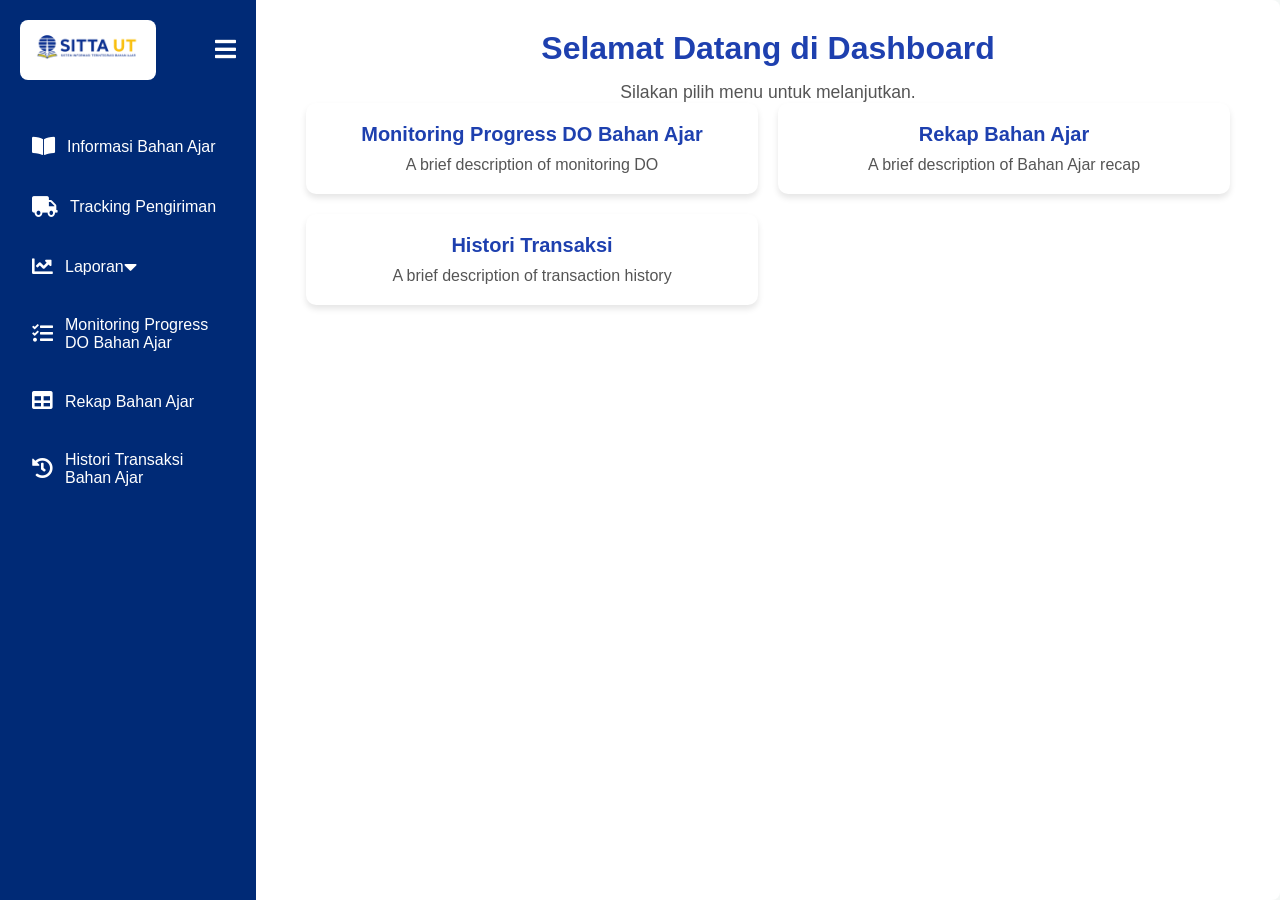
==== dashboard.html @ ca279f2e "intial commit [login and dashboard page]" ====
<!DOCTYPE html>
<html lang="id">
<head>
    <meta charset="UTF-8">
    <meta name="viewport" content="width=device-width, initial-scale=1.0">
    <title>Dashboard - SITTA UT</title>
    <link rel="stylesheet" href="css/dashboard.css">
    <link rel="stylesheet" href="https://cdnjs.cloudflare.com/ajax/libs/font-awesome/5.15.3/css/all.min.css"> <!-- Font Awesome Icons -->
</head>
<body>
    <!-- Main Container -->
    <div class="main-container">
        <!-- Left Side - Sidebar Menu -->
        <div class="left-side" id="sidebar">
            <div class="sidebar-header">
                <div class="logo-container">
                    <img src="img/logo-sitta-ut.png" alt="SITTA UT Logo">
                </div>
                <button id="toggle-sidebar" class="toggle-btn">
                    <i class="fas fa-bars"></i>
                </button>
            </div>
            <div class="greeting">
                <h2 id="greeting-message"></h2>
            </div>
            <nav class="sidebar-nav">
                <ul>
                    <li><a href="#"><i class="fas fa-book-open"></i> Informasi Bahan Ajar</a></li>
                    <li><a href="#"><i class="fas fa-truck"></i> Tracking Pengiriman</a></li>
                    <li><a href="#"><i class="fas fa-chart-line"></i> Laporan <i class="fas fa-caret-down"></i></a>
                        <ul>
                            <li><a href="#"><i class="fas fa-tasks"></i> Monitoring Progress DO Bahan Ajar</a></li>
                            <li><a href="#"><i class="fas fa-table"></i> Rekap Bahan Ajar</a></li>
                        </ul>
                    </li>
                    <li><a href="#"><i class="fas fa-history"></i> Histori Transaksi Bahan Ajar</a></li>
                </ul>
            </nav>
        </div>

        <!-- Right Side - Dashboard Content -->
        <div class="right-side">
            <div class="header">
                <h1>Selamat Datang di Dashboard</h1>
                <p>Silakan pilih menu untuk melanjutkan.</p>
            </div>
            <div class="content">
                <div class="card">
                    <h3>Monitoring Progress DO Bahan Ajar</h3>
                    <p>A brief description of monitoring DO</p>
                </div>
                <div class="card">
                    <h3>Rekap Bahan Ajar</h3>
                    <p>A brief description of Bahan Ajar recap</p>
                </div>
                <div class="card">
                    <h3>Histori Transaksi</h3>
                    <p>A brief description of transaction history</p>
                </div>
            </div>
        </div>
    </div>

    <script src="js/data.js"></script>
</body>
</html>
---- css/dashboard.css ----
/* Reset default margins and paddings */
* {
    margin: 0;
    padding: 0;
    box-sizing: border-box;
}

/* Body Styling */
body {
    font-family: 'Arial', sans-serif;
    background-color: #f4f7f6;
    display: flex;
    justify-content: flex-start;
    align-items: flex-start;
    height: 100vh;
    margin: 0;
    font-size: 1rem;
    /* Default body font size */
}

/* Main Container - Flexbox Layout */
.main-container {
    display: flex;
    width: 100%;
    height: 100%;
    background-color: white;
    border-radius: 8px;
}

/* Left Side - Sidebar Styling */
.left-side {
    background-color: #002A76;
    /* Dark gray background */
    color: white;
    max-width: 20vw;
    padding: 20px;
    /* Adjust padding for balance */
    display: flex;
    flex-direction: column;
    justify-content: flex-start;
    flex: 1;
    text-align: left;
    transition: width 0.3s ease;
    height: 100vh;
}

.sidebar-header {
    display: flex;
    justify-content: space-between;
    align-items: center;
    margin-bottom: 15px;
    /* Adjusted for consistency */
}

.logo-container {
    background-color: white;
    /* White background for logo */
    padding: 8px;
    border-radius: 8px;
}

.logo-container img {
    width: 120px;
    /* Adjust logo size */
}

/* Toggle Button */
.toggle-btn {
    background: none;
    border: none;
    color: white;
    font-size: 1.5rem;
    /* Medium size for toggle button */
    cursor: pointer;
    transition: transform 0.3s ease;
}

.toggle-btn:hover {
    transform: rotate(90deg);
}

/* Greeting */
.greeting h2 {
    font-size: 1.5rem;
    /* Adjusted size for greeting */
    font-weight: 600;
    /* Slightly bold */
    margin-bottom: 15px;
}

/* Sidebar Navigation */
.sidebar-nav ul {
    list-style: none;
    padding: 0;
}

.sidebar-nav ul li {
    margin: 15px 0;
    /* Adjusted spacing */
}

.sidebar-nav ul li a {
    text-decoration: none;
    color: white;
    font-size: 1rem;
    /* Standard size for links */
    display: flex;
    align-items: center;
    padding: 12px;
    border-radius: 6px;
    transition: background-color 0.3s ease;
}

.sidebar-nav ul li a i {
    margin-right: 12px;
    font-size: 1.3rem;
    /* Slightly smaller icon */
}

.sidebar-nav ul li a:hover {
    background-color: #495057;
    /* Darker gray on hover */
}

/* Right Side - Dashboard Content */
.right-side {
    flex: 2;
    padding: 30px;
    color: #343a40;
    /* Dark text color */
    display: flex;
    flex-direction: column;
    justify-content: flex-start;
    align-items: center;
    text-align: center;
}

.header h1 {
    font-size: 2rem;
    /* Large heading */
    font-weight: 600;
    color: #1e40af;
    /* Blue */
    margin-bottom: 15px;
}

.header p {
    font-size: 1.1rem;
    /* Slightly bigger for readability */
    color: #555;
}

.content {
    display: grid;
    grid-template-columns: repeat(auto-fill, minmax(300px, 1fr));
    gap: 20px;
    width: 100%;
    padding: 0 20px;
}

.card {
    background-color: #ffffff;
    box-shadow: 0 4px 6px rgba(0, 0, 0, 0.1);
    padding: 20px;
    border-radius: 10px;
    text-align: center;
    transition: transform 0.3s ease;
}

.card:hover {
    transform: translateY(-5px);
}

.card h3 {
    font-size: 1.25rem;
    /* Medium size for card titles */
    color: #1e40af;
    margin-bottom: 10px;
}

.card p {
    color: #555;
    font-size: 1rem;
    /* Standard size for card content */
}

/* Media Queries for Sidebar Toggle */
@media (max-width: 768px) {
    .main-container {
        flex-direction: column;
    }

    .left-side {
        padding: 15px;
        text-align: center;
        width: 60px;
        /* Sidebar width when collapsed */
    }

    .right-side {
        padding: 15px;
    }

    .sidebar-nav ul li a {
        font-size: 1rem;
    }
}
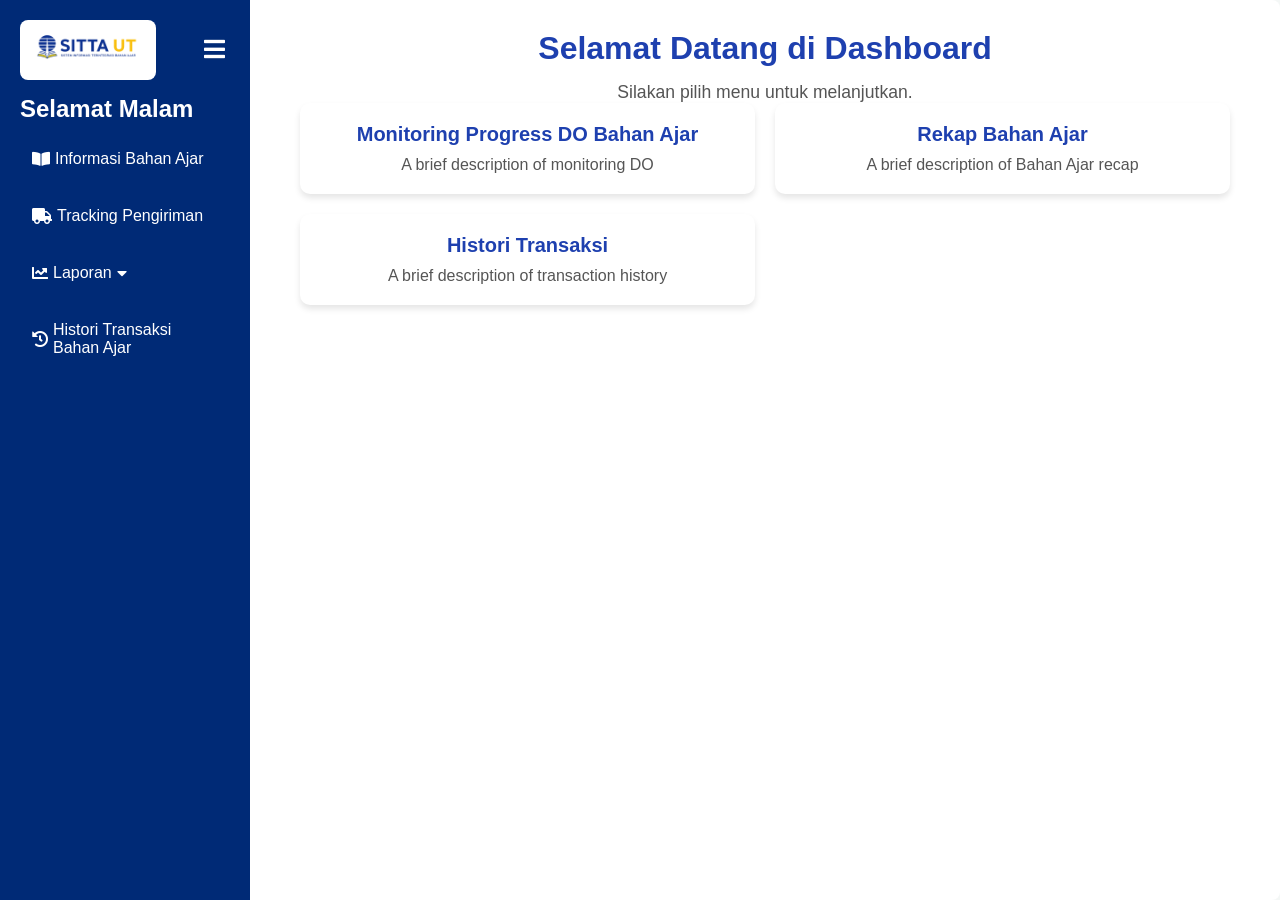
==== commit 64c64c2c: "add dashboard page" ====
--- a/dashboard.html
+++ b/dashboard.html
@@ -1,16 +1,16 @@
 <!DOCTYPE html>
 <html lang="id">
+
 <head>
     <meta charset="UTF-8">
     <meta name="viewport" content="width=device-width, initial-scale=1.0">
     <title>Dashboard - SITTA UT</title>
     <link rel="stylesheet" href="css/dashboard.css">
-    <link rel="stylesheet" href="https://cdnjs.cloudflare.com/ajax/libs/font-awesome/5.15.3/css/all.min.css"> <!-- Font Awesome Icons -->
+    <link rel="stylesheet" href="https://cdnjs.cloudflare.com/ajax/libs/font-awesome/5.15.3/css/all.min.css">
 </head>
+
 <body>
-    <!-- Main Container -->
     <div class="main-container">
-        <!-- Left Side - Sidebar Menu -->
         <div class="left-side" id="sidebar">
             <div class="sidebar-header">
                 <div class="logo-container">
@@ -27,8 +27,11 @@
                 <ul>
                     <li><a href="#"><i class="fas fa-book-open"></i> Informasi Bahan Ajar</a></li>
                     <li><a href="#"><i class="fas fa-truck"></i> Tracking Pengiriman</a></li>
-                    <li><a href="#"><i class="fas fa-chart-line"></i> Laporan <i class="fas fa-caret-down"></i></a>
-                        <ul>
+                    <li class="has-submenu">
+                        <a href="#" class="menu-item">
+                            <i class="fas fa-chart-line"></i> Laporan <i class="fas fa-caret-down"></i>
+                        </a>
+                        <ul class="submenu">
                             <li><a href="#"><i class="fas fa-tasks"></i> Monitoring Progress DO Bahan Ajar</a></li>
                             <li><a href="#"><i class="fas fa-table"></i> Rekap Bahan Ajar</a></li>
                         </ul>
@@ -38,7 +41,6 @@
             </nav>
         </div>
 
-        <!-- Right Side - Dashboard Content -->
         <div class="right-side">
             <div class="header">
                 <h1>Selamat Datang di Dashboard</h1>
@@ -60,7 +62,7 @@
             </div>
         </div>
     </div>
+    <script src="js/dashboard.js"></script>
+</body>
 
-    <script src="js/data.js"></script>
-</body>
 </html>
--- a/css/dashboard.css
+++ b/css/dashboard.css
@@ -1,67 +1,76 @@
-/* Reset default margins and paddings */
+/* Resetting default margins and paddings */
 * {
     margin: 0;
     padding: 0;
     box-sizing: border-box;
 }
 
-/* Body Styling */
+/* Main container: Flex layout */
 body {
     font-family: 'Arial', sans-serif;
     background-color: #f4f7f6;
     display: flex;
-    justify-content: flex-start;
-    align-items: flex-start;
+    justify-content: center;
+    align-items: center;
     height: 100vh;
-    margin: 0;
-    font-size: 1rem;
-    /* Default body font size */
-}
-
-/* Main Container - Flexbox Layout */
+}
+
+i {
+    padding-right: 5px;
+}
+
+.fa-caret-down {
+    padding-left: 5px;
+}
+
+/* Main container - Flex layout */
 .main-container {
     display: flex;
     width: 100%;
-    height: 100%;
+    height: 100vh;
+    /* Full height */
     background-color: white;
     border-radius: 8px;
-}
-
-/* Left Side - Sidebar Styling */
+    overflow: hidden;
+    /* Add margin for spacing */
+    margin-top: 20px;
+    margin-bottom: 20px;
+}
+
+/* Left Side - Sidebar */
 .left-side {
     background-color: #002A76;
-    /* Dark gray background */
     color: white;
-    max-width: 20vw;
+    max-width: 250px;
+    /* Adjusted width for sidebar */
     padding: 20px;
-    /* Adjust padding for balance */
     display: flex;
     flex-direction: column;
     justify-content: flex-start;
-    flex: 1;
-    text-align: left;
-    transition: width 0.3s ease;
-    height: 100vh;
-}
+    height: 100%;
+    transition: transform 0.3s ease;
+    position: fixed;
+    /* Fixed positioning for sidebar */
+    z-index: 10;
+    /* Keeps the sidebar above other content */
+}
+
 
 .sidebar-header {
     display: flex;
     justify-content: space-between;
     align-items: center;
     margin-bottom: 15px;
-    /* Adjusted for consistency */
 }
 
 .logo-container {
     background-color: white;
-    /* White background for logo */
     padding: 8px;
     border-radius: 8px;
 }
 
 .logo-container img {
     width: 120px;
-    /* Adjust logo size */
 }
 
 /* Toggle Button */
@@ -70,22 +79,12 @@
     border: none;
     color: white;
     font-size: 1.5rem;
-    /* Medium size for toggle button */
     cursor: pointer;
     transition: transform 0.3s ease;
 }
 
 .toggle-btn:hover {
     transform: rotate(90deg);
-}
-
-/* Greeting */
-.greeting h2 {
-    font-size: 1.5rem;
-    /* Adjusted size for greeting */
-    font-weight: 600;
-    /* Slightly bold */
-    margin-bottom: 15px;
 }
 
 /* Sidebar Navigation */
@@ -96,14 +95,12 @@
 
 .sidebar-nav ul li {
     margin: 15px 0;
-    /* Adjusted spacing */
 }
 
 .sidebar-nav ul li a {
     text-decoration: none;
     color: white;
     font-size: 1rem;
-    /* Standard size for links */
     display: flex;
     align-items: center;
     padding: 12px;
@@ -111,42 +108,50 @@
     transition: background-color 0.3s ease;
 }
 
-.sidebar-nav ul li a i {
-    margin-right: 12px;
-    font-size: 1.3rem;
-    /* Slightly smaller icon */
-}
-
 .sidebar-nav ul li a:hover {
     background-color: #495057;
-    /* Darker gray on hover */
-}
-
-/* Right Side - Dashboard Content */
+}
+
+.sidebar-nav ul li.open a {
+    background-color: #495057;
+}
+
+/* Submenu Styling */
+.sidebar-nav ul li ul {
+    list-style: none;
+    padding-left: 20px;
+    display: none;
+}
+
+.sidebar-nav ul li.open>ul {
+    display: block;
+}
+
 .right-side {
-    flex: 2;
+    margin-left: 250px;
+    /* Adjust margin to the left to avoid overlap with sidebar */
     padding: 30px;
     color: #343a40;
-    /* Dark text color */
+    flex: 1;
     display: flex;
     flex-direction: column;
     justify-content: flex-start;
     align-items: center;
     text-align: center;
+    /* Ensure right side fills the space */
+    height: 100%;
+    overflow-y: auto;
+    /* Prevent overflow */
 }
 
 .header h1 {
     font-size: 2rem;
-    /* Large heading */
-    font-weight: 600;
     color: #1e40af;
-    /* Blue */
     margin-bottom: 15px;
 }
 
 .header p {
     font-size: 1.1rem;
-    /* Slightly bigger for readability */
     color: #555;
 }
 
@@ -173,7 +178,6 @@
 
 .card h3 {
     font-size: 1.25rem;
-    /* Medium size for card titles */
     color: #1e40af;
     margin-bottom: 10px;
 }
@@ -181,27 +185,53 @@
 .card p {
     color: #555;
     font-size: 1rem;
-    /* Standard size for card content */
-}
-
-/* Media Queries for Sidebar Toggle */
+}
+
+/* Responsiveness - Sidebar on mobile */
 @media (max-width: 768px) {
     .main-container {
         flex-direction: column;
     }
 
     .left-side {
+        position: absolute;
+        top: 0;
+        left: -100%;
+        width: 60px;
+        /* Hanya menampilkan ikon saja */
+        height: 100vh;
+        transform: translateX(-100%);
+        /* Menyembunyikan sidebar, hanya ikon yang muncul */
+        z-index: 999;
+        overflow: hidden;
+        transition: transform 0.3s ease;
+    }
+
+    .left-side.open {
+        transform: translateX(0);
+        /* Menampilkan sidebar saat 'open' class ditambahkan */
+    }
+
+    .right-side {
+        margin-left: 0;
         padding: 15px;
-        text-align: center;
-        width: 60px;
-        /* Sidebar width when collapsed */
-    }
-
-    .right-side {
-        padding: 15px;
-    }
-
-    .sidebar-nav ul li a {
-        font-size: 1rem;
+    }
+
+    /* Menampilkan ikon sidebar pada mobile */
+    .left-side .sidebar-header {
+        display: flex;
+        justify-content: center;
+        align-items: center;
+        width: 100%;
+    }
+
+    .sidebar-nav ul {
+        display: none;
+        /* Menyembunyikan menu di sidebar mobile */
+    }
+
+    .left-side.open .sidebar-nav ul {
+        display: block;
+        /* Menampilkan menu sidebar saat 'open' class ditambahkan */
     }
 }
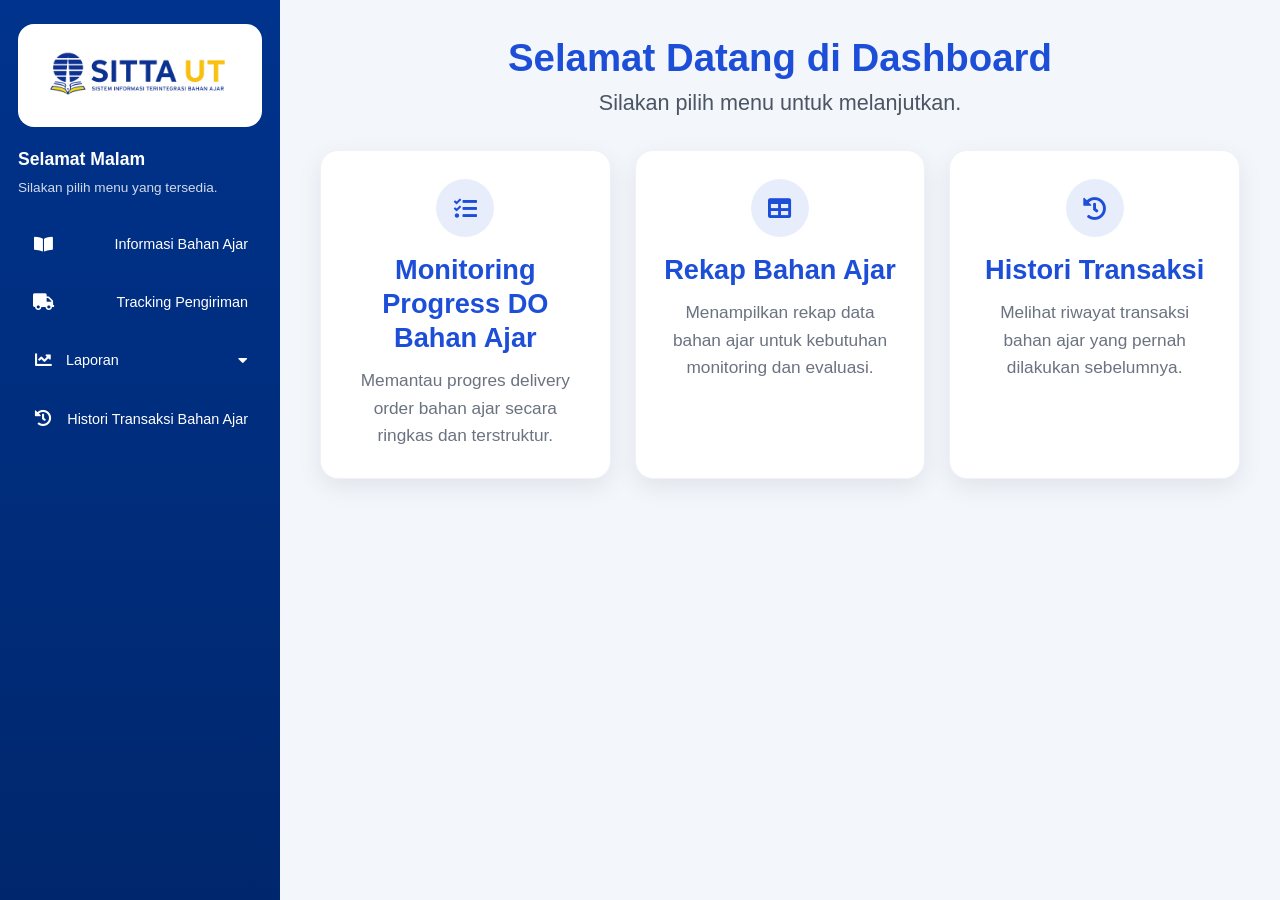
==== commit d0779ced: "add tracking.html" ====
--- a/dashboard.html
+++ b/dashboard.html
@@ -6,62 +6,125 @@
     <meta name="viewport" content="width=device-width, initial-scale=1.0">
     <title>Dashboard - SITTA UT</title>
     <link rel="stylesheet" href="css/dashboard.css">
-    <link rel="stylesheet" href="https://cdnjs.cloudflare.com/ajax/libs/font-awesome/5.15.3/css/all.min.css">
+    <link rel="stylesheet" href="https://cdnjs.cloudflare.com/ajax/libs/font-awesome/5.15.4/css/all.min.css">
 </head>
 
 <body>
-    <div class="main-container">
-        <div class="left-side" id="sidebar">
-            <div class="sidebar-header">
-                <div class="logo-container">
-                    <img src="img/logo-sitta-ut.png" alt="SITTA UT Logo">
+    <!-- Top Bar Mobile -->
+    <header class="mobile-topbar">
+        <div class="mobile-topbar-inner">
+            <div class="mobile-logo-box">
+                <img src="img/logo-sitta-ut.png" alt="Logo SITTA UT">
+            </div>
+            <button id="toggle-sidebar" class="mobile-menu-btn" type="button" aria-label="Buka menu">
+                <i class="fas fa-bars"></i>
+            </button>
+        </div>
+    </header>
+
+    <!-- Overlay Mobile -->
+    <div id="sidebar-overlay" class="sidebar-overlay"></div>
+
+    <div class="dashboard-layout">
+        <!-- Sidebar -->
+        <aside id="sidebar" class="sidebar">
+            <div class="sidebar-header desktop-only">
+                <div class="logo-box">
+                    <img src="img/logo-sitta-ut.png" alt="Logo SITTA UT">
                 </div>
-                <button id="toggle-sidebar" class="toggle-btn">
-                    <i class="fas fa-bars"></i>
-                </button>
             </div>
-            <div class="greeting">
-                <h2 id="greeting-message"></h2>
+
+            <div class="sidebar-greeting">
+                <h2 id="greeting-message">Selamat Datang</h2>
+                <p>Silakan pilih menu yang tersedia.</p>
             </div>
+
             <nav class="sidebar-nav">
                 <ul>
-                    <li><a href="#"><i class="fas fa-book-open"></i> Informasi Bahan Ajar</a></li>
-                    <li><a href="#"><i class="fas fa-truck"></i> Tracking Pengiriman</a></li>
-                    <li class="has-submenu">
-                        <a href="#" class="menu-item">
-                            <i class="fas fa-chart-line"></i> Laporan <i class="fas fa-caret-down"></i>
+                    <li>
+                        <a href="stock.html">
+                            <span class="menu-icon"><i class="fas fa-book-open"></i></span>
+                            <span class="menu-text">Informasi Bahan Ajar</span>
                         </a>
+                    </li>
+
+                    <li>
+                        <a href="tracking.html">
+                            <span class="menu-icon"><i class="fas fa-truck"></i></span>
+                            <span class="menu-text">Tracking Pengiriman</span>
+                        </a>
+                    </li>
+
+                    <li class="has-submenu" id="laporan-menu">
+                        <a href="#" class="menu-link">
+                            <span class="menu-left">
+                                <span class="menu-icon"><i class="fas fa-chart-line"></i></span>
+                                <span class="menu-text">Laporan</span>
+                            </span>
+                            <span class="menu-caret"><i class="fas fa-caret-down"></i></span>
+                        </a>
+
                         <ul class="submenu">
-                            <li><a href="#"><i class="fas fa-tasks"></i> Monitoring Progress DO Bahan Ajar</a></li>
-                            <li><a href="#"><i class="fas fa-table"></i> Rekap Bahan Ajar</a></li>
+                            <li>
+                                <a href="#">
+                                    <span class="menu-icon"><i class="fas fa-tasks"></i></span>
+                                    <span class="menu-text">Monitoring Progress DO Bahan Ajar</span>
+                                </a>
+                            </li>
+                            <li>
+                                <a href="#">
+                                    <span class="menu-icon"><i class="fas fa-table"></i></span>
+                                    <span class="menu-text">Rekap Bahan Ajar</span>
+                                </a>
+                            </li>
                         </ul>
                     </li>
-                    <li><a href="#"><i class="fas fa-history"></i> Histori Transaksi Bahan Ajar</a></li>
+
+                    <li>
+                        <a href="#">
+                            <span class="menu-icon"><i class="fas fa-history"></i></span>
+                            <span class="menu-text">Histori Transaksi Bahan Ajar</span>
+                        </a>
+                    </li>
                 </ul>
             </nav>
-        </div>
+        </aside>
 
-        <div class="right-side">
-            <div class="header">
+        <!-- Main Content -->
+        <main class="main-content">
+            <section class="page-header">
                 <h1>Selamat Datang di Dashboard</h1>
                 <p>Silakan pilih menu untuk melanjutkan.</p>
-            </div>
-            <div class="content">
-                <div class="card">
+            </section>
+
+            <section class="card-grid">
+                <div class="dashboard-card">
+                    <div class="card-icon">
+                        <i class="fas fa-tasks"></i>
+                    </div>
                     <h3>Monitoring Progress DO Bahan Ajar</h3>
-                    <p>A brief description of monitoring DO</p>
+                    <p>Memantau progres delivery order bahan ajar secara ringkas dan terstruktur.</p>
                 </div>
-                <div class="card">
+
+                <div class="dashboard-card">
+                    <div class="card-icon">
+                        <i class="fas fa-table"></i>
+                    </div>
                     <h3>Rekap Bahan Ajar</h3>
-                    <p>A brief description of Bahan Ajar recap</p>
+                    <p>Menampilkan rekap data bahan ajar untuk kebutuhan monitoring dan evaluasi.</p>
                 </div>
-                <div class="card">
+
+                <div class="dashboard-card">
+                    <div class="card-icon">
+                        <i class="fas fa-history"></i>
+                    </div>
                     <h3>Histori Transaksi</h3>
-                    <p>A brief description of transaction history</p>
+                    <p>Melihat riwayat transaksi bahan ajar yang pernah dilakukan sebelumnya.</p>
                 </div>
-            </div>
-        </div>
+            </section>
+        </main>
     </div>
+
     <script src="js/dashboard.js"></script>
 </body>
 
--- a/css/dashboard.css
+++ b/css/dashboard.css
@@ -1,237 +1,432 @@
-/* Resetting default margins and paddings */
+/* =========================
+   RESET DASAR
+========================= */
 * {
     margin: 0;
     padding: 0;
     box-sizing: border-box;
 }
 
-/* Main container: Flex layout */
+:root {
+    --ut-blue: #00338d;
+    --ut-blue-dark: #00276d;
+    --ut-blue-light: #1d4ed8;
+    --ut-yellow: #f4b400;
+    --bg-page: #f3f6fb;
+    --bg-card: #ffffff;
+    --text-dark: #1f2937;
+    --text-muted: #6b7280;
+    --border-soft: #e5e7eb;
+    --shadow-soft: 0 8px 24px rgba(15, 23, 42, 0.08);
+    --radius-lg: 18px;
+    --radius-md: 14px;
+    --radius-sm: 10px;
+    --sidebar-width: 280px;
+    --mobile-topbar-height: 88px;
+    --font-size-lg: 1.4rem;
+    /* Reduced size */
+    --font-size-md: 1.1rem;
+    /* Reduced size */
+    --font-size-sm: 0.9rem;
+    /* Reduced size */
+}
+
+/* =========================
+   FONT SIZE - SEMUA
+========================= */
 body {
-    font-family: 'Arial', sans-serif;
-    background-color: #f4f7f6;
-    display: flex;
+    font-family: Arial, sans-serif;
+    background-color: var(--bg-page);
+    color: var(--text-dark);
+    min-height: 100vh;
+    font-size: var(--font-size-md);
+    /* Default font size, reduced */
+}
+
+/* =========================
+   TOPBAR MOBILE
+========================= */
+.mobile-topbar {
+    display: none;
+    position: fixed;
+    top: 0;
+    left: 0;
+    right: 0;
+    height: var(--mobile-topbar-height);
+    background: var(--ut-blue);
+    z-index: 1200;
+    box-shadow: 0 4px 14px rgba(0, 0, 0, 0.15);
+}
+
+.mobile-topbar-inner {
+    height: 100%;
+    display: flex;
+    align-items: center;
+    justify-content: space-between;
+    padding: 14px 16px;
+}
+
+.mobile-logo-box {
+    background: #fff;
+    border-radius: 14px;
+    padding: 10px 14px;
+    display: inline-flex;
+    align-items: center;
+    box-shadow: 0 6px 18px rgba(0, 0, 0, 0.12);
+}
+
+.mobile-logo-box img {
+    height: 42px;
+    width: auto;
+    display: block;
+}
+
+.mobile-menu-btn {
+    border: none;
+    background: transparent;
+    color: #fff;
+    font-size: 1.8rem;
+    /* Slightly smaller */
+    cursor: pointer;
+    line-height: 1;
+}
+
+.mobile-menu-btn:hover {
+    opacity: 0.9;
+}
+
+/* =========================
+   LAYOUT UTAMA
+========================= */
+.dashboard-layout {
+    display: flex;
+    min-height: 100vh;
+}
+
+/* =========================
+   SIDEBAR DESKTOP
+========================= */
+.sidebar {
+    width: var(--sidebar-width);
+    min-width: var(--sidebar-width);
+    background: linear-gradient(180deg, var(--ut-blue) 0%, var(--ut-blue-dark) 100%);
+    color: #fff;
+    padding: 24px 18px;
+    display: flex;
+    flex-direction: column;
+    gap: 22px;
+    box-shadow: 4px 0 20px rgba(0, 0, 0, 0.08);
+}
+
+.sidebar-header {
+    display: flex;
+    align-items: center;
     justify-content: center;
-    align-items: center;
-    height: 100vh;
-}
-
-i {
-    padding-right: 5px;
-}
-
-.fa-caret-down {
-    padding-left: 5px;
-}
-
-/* Main container - Flex layout */
-.main-container {
-    display: flex;
+}
+
+.logo-box {
     width: 100%;
-    height: 100vh;
-    /* Full height */
-    background-color: white;
-    border-radius: 8px;
-    overflow: hidden;
-    /* Add margin for spacing */
-    margin-top: 20px;
-    margin-bottom: 20px;
-}
-
-/* Left Side - Sidebar */
-.left-side {
-    background-color: #002A76;
-    color: white;
-    max-width: 250px;
-    /* Adjusted width for sidebar */
-    padding: 20px;
-    display: flex;
-    flex-direction: column;
-    justify-content: flex-start;
-    height: 100%;
-    transition: transform 0.3s ease;
-    position: fixed;
-    /* Fixed positioning for sidebar */
-    z-index: 10;
-    /* Keeps the sidebar above other content */
-}
-
-
-.sidebar-header {
-    display: flex;
-    justify-content: space-between;
-    align-items: center;
-    margin-bottom: 15px;
-}
-
-.logo-container {
-    background-color: white;
-    padding: 8px;
-    border-radius: 8px;
-}
-
-.logo-container img {
-    width: 120px;
-}
-
-/* Toggle Button */
-.toggle-btn {
-    background: none;
-    border: none;
-    color: white;
-    font-size: 1.5rem;
-    cursor: pointer;
-    transition: transform 0.3s ease;
-}
-
-.toggle-btn:hover {
-    transform: rotate(90deg);
-}
-
-/* Sidebar Navigation */
+    background: #fff;
+    border-radius: 16px;
+    padding: 16px;
+    display: flex;
+    justify-content: center;
+    align-items: center;
+}
+
+.logo-box img {
+    max-width: 100%;
+    height: auto;
+    display: block;
+}
+
+.sidebar-greeting h2 {
+    font-size: 1.1rem;
+    /* Reduced font size */
+    font-weight: 700;
+    margin-bottom: 8px;
+}
+
+.sidebar-greeting p {
+    font-size: 0.85rem;
+    /* Reduced font size */
+    line-height: 1.5;
+    color: rgba(255, 255, 255, 0.82);
+}
+
 .sidebar-nav ul {
     list-style: none;
-    padding: 0;
-}
-
-.sidebar-nav ul li {
-    margin: 15px 0;
-}
-
-.sidebar-nav ul li a {
+}
+
+.sidebar-nav>ul>li {
+    margin-bottom: 10px;
+}
+
+.sidebar-nav a {
     text-decoration: none;
-    color: white;
-    font-size: 1rem;
-    display: flex;
-    align-items: center;
-    padding: 12px;
-    border-radius: 6px;
-    transition: background-color 0.3s ease;
-}
-
-.sidebar-nav ul li a:hover {
-    background-color: #495057;
-}
-
-.sidebar-nav ul li.open a {
-    background-color: #495057;
-}
-
-/* Submenu Styling */
-.sidebar-nav ul li ul {
+    color: #fff;
+    display: flex;
+    align-items: center;
+    justify-content: space-between;
+    gap: 12px;
+    padding: 14px 14px;
+    border-radius: 12px;
+    transition: background-color 0.25s ease, transform 0.2s ease;
+    font-size: var(--font-size-sm);
+    /* Reduced font size */
+    font-weight: 500;
+}
+
+.sidebar-nav a:hover {
+    background: rgba(255, 255, 255, 0.12);
+    transform: translateX(2px);
+}
+
+.menu-left {
+    display: flex;
+    align-items: center;
+    gap: 12px;
+}
+
+.menu-icon {
+    width: 22px;
+    display: inline-flex;
+    justify-content: center;
+    align-items: center;
+    font-size: 1.05rem;
+    flex-shrink: 0;
+}
+
+.menu-text {
+    line-height: 1.4;
+}
+
+.menu-caret {
+    font-size: 0.95rem;
+    transition: transform 0.25s ease;
+    flex-shrink: 0;
+}
+
+.has-submenu.open>.menu-link .menu-caret {
+    transform: rotate(180deg);
+}
+
+/* =========================
+   SUBMENU
+========================= */
+.submenu {
     list-style: none;
-    padding-left: 20px;
     display: none;
-}
-
-.sidebar-nav ul li.open>ul {
+    padding-left: 18px;
+    margin-top: 6px;
+}
+
+.has-submenu.open .submenu {
     display: block;
 }
 
-.right-side {
-    margin-left: 250px;
-    /* Adjust margin to the left to avoid overlap with sidebar */
-    padding: 30px;
-    color: #343a40;
+.submenu li {
+    margin-bottom: 6px;
+}
+
+.submenu a {
+    background: rgba(255, 255, 255, 0.06);
+    padding: 12px 12px;
+    font-size: var(--font-size-sm);
+    /* Reduced font size */
+    border-radius: 10px;
+}
+
+.submenu a:hover {
+    background: rgba(255, 255, 255, 0.14);
+}
+
+/* =========================
+   MAIN CONTENT
+========================= */
+.main-content {
     flex: 1;
-    display: flex;
-    flex-direction: column;
-    justify-content: flex-start;
-    align-items: center;
+    padding: 36px 40px;
+    background: var(--bg-page);
+    min-width: 0;
+}
+
+.page-header {
     text-align: center;
-    /* Ensure right side fills the space */
-    height: 100%;
-    overflow-y: auto;
-    /* Prevent overflow */
-}
-
-.header h1 {
-    font-size: 2rem;
-    color: #1e40af;
-    margin-bottom: 15px;
-}
-
-.header p {
-    font-size: 1.1rem;
-    color: #555;
-}
-
-.content {
+    margin-bottom: 34px;
+}
+
+.page-header h1 {
+    font-size: 2.4rem;
+    /* Reduced font size */
+    color: var(--ut-blue-light);
+    margin-bottom: 10px;
+    font-weight: 700;
+    line-height: 1.15;
+}
+
+.page-header p {
+    font-size: 1.35rem;
+    /* Reduced font size */
+    color: #4b5563;
+}
+
+/* =========================
+   CARD GRID
+========================= */
+.card-grid {
     display: grid;
-    grid-template-columns: repeat(auto-fill, minmax(300px, 1fr));
-    gap: 20px;
-    width: 100%;
-    padding: 0 20px;
-}
-
-.card {
-    background-color: #ffffff;
-    box-shadow: 0 4px 6px rgba(0, 0, 0, 0.1);
-    padding: 20px;
-    border-radius: 10px;
+    grid-template-columns: repeat(3, minmax(0, 1fr));
+    gap: 24px;
+    align-items: stretch;
+}
+
+.dashboard-card {
+    background: var(--bg-card);
+    border-radius: 18px;
+    padding: 28px 24px;
+    box-shadow: var(--shadow-soft);
+    border: 1px solid #eef2f7;
+    transition: transform 0.25s ease, box-shadow 0.25s ease;
     text-align: center;
-    transition: transform 0.3s ease;
-}
-
-.card:hover {
-    transform: translateY(-5px);
-}
-
-.card h3 {
-    font-size: 1.25rem;
-    color: #1e40af;
-    margin-bottom: 10px;
-}
-
-.card p {
-    color: #555;
-    font-size: 1rem;
-}
-
-/* Responsiveness - Sidebar on mobile */
+}
+
+.dashboard-card:hover {
+    transform: translateY(-4px);
+    box-shadow: 0 14px 30px rgba(15, 23, 42, 0.12);
+}
+
+.card-icon {
+    width: 58px;
+    height: 58px;
+    margin: 0 auto 16px;
+    border-radius: 50%;
+    background: rgba(29, 78, 216, 0.1);
+    color: var(--ut-blue-light);
+    display: flex;
+    align-items: center;
+    justify-content: center;
+    font-size: 1.45rem;
+}
+
+.dashboard-card h3 {
+    color: var(--ut-blue-light);
+    font-size: 1.7rem;
+    /* Reduced font size */
+    line-height: 1.25;
+    margin-bottom: 12px;
+    font-weight: 700;
+}
+
+.dashboard-card p {
+    color: var(--text-muted);
+    font-size: 1.08rem;
+    /* Reduced font size */
+    line-height: 1.6;
+}
+
+/* =========================
+   OVERLAY MOBILE
+========================= */
+.sidebar-overlay {
+    display: none;
+}
+
+/* =========================
+   TABLET
+========================= */
+@media (max-width: 1200px) {
+    .card-grid {
+        grid-template-columns: repeat(2, minmax(0, 1fr));
+    }
+
+    .page-header h1 {
+        font-size: 2.5rem;
+    }
+
+    .page-header p {
+        font-size: 1.15rem;
+    }
+}
+
+/* =========================
+   MOBILE
+========================= */
 @media (max-width: 768px) {
-    .main-container {
-        flex-direction: column;
-    }
-
-    .left-side {
-        position: absolute;
-        top: 0;
-        left: -100%;
-        width: 60px;
-        /* Hanya menampilkan ikon saja */
-        height: 100vh;
+    .mobile-topbar {
+        display: block;
+    }
+
+    .desktop-only {
+        display: none;
+    }
+
+    .dashboard-layout {
+        display: block;
+    }
+
+    .sidebar {
+        position: fixed;
+        top: var(--mobile-topbar-height);
+        left: 0;
+        width: 280px;
+        min-width: 280px;
+        height: calc(100vh - var(--mobile-topbar-height));
+        z-index: 1300;
         transform: translateX(-100%);
-        /* Menyembunyikan sidebar, hanya ikon yang muncul */
-        z-index: 999;
-        overflow: hidden;
-        transition: transform 0.3s ease;
-    }
-
-    .left-side.open {
+        transition: transform 0.28s ease;
+        overflow-y: auto;
+        padding-top: 20px;
+    }
+
+    .sidebar.open {
         transform: translateX(0);
-        /* Menampilkan sidebar saat 'open' class ditambahkan */
-    }
-
-    .right-side {
-        margin-left: 0;
-        padding: 15px;
-    }
-
-    /* Menampilkan ikon sidebar pada mobile */
-    .left-side .sidebar-header {
-        display: flex;
-        justify-content: center;
-        align-items: center;
-        width: 100%;
-    }
-
-    .sidebar-nav ul {
-        display: none;
-        /* Menyembunyikan menu di sidebar mobile */
-    }
-
-    .left-side.open .sidebar-nav ul {
+    }
+
+    .sidebar-overlay {
+        position: fixed;
+        top: var(--mobile-topbar-height);
+        left: 0;
+        right: 0;
+        bottom: 0;
+        background: rgba(15, 23, 42, 0.35);
+        z-index: 1250;
+    }
+
+    .sidebar-overlay.show {
         display: block;
-        /* Menampilkan menu sidebar saat 'open' class ditambahkan */
+    }
+
+    .main-content {
+        padding: calc(var(--mobile-topbar-height) + 22px) 18px 24px;
+    }
+
+    .page-header {
+        margin-bottom: 24px;
+    }
+
+    .page-header h1 {
+        font-size: 2.3rem;
+    }
+
+    .page-header p {
+        font-size: 1.1rem;
+    }
+
+    .card-grid {
+        grid-template-columns: 1fr;
+        gap: 18px;
+    }
+
+    .dashboard-card {
+        padding: 22px 18px;
+    }
+
+    .dashboard-card h3 {
+        font-size: 1.9rem;
+    }
+
+    .dashboard-card p {
+        font-size: 1.05rem;
     }
 }
